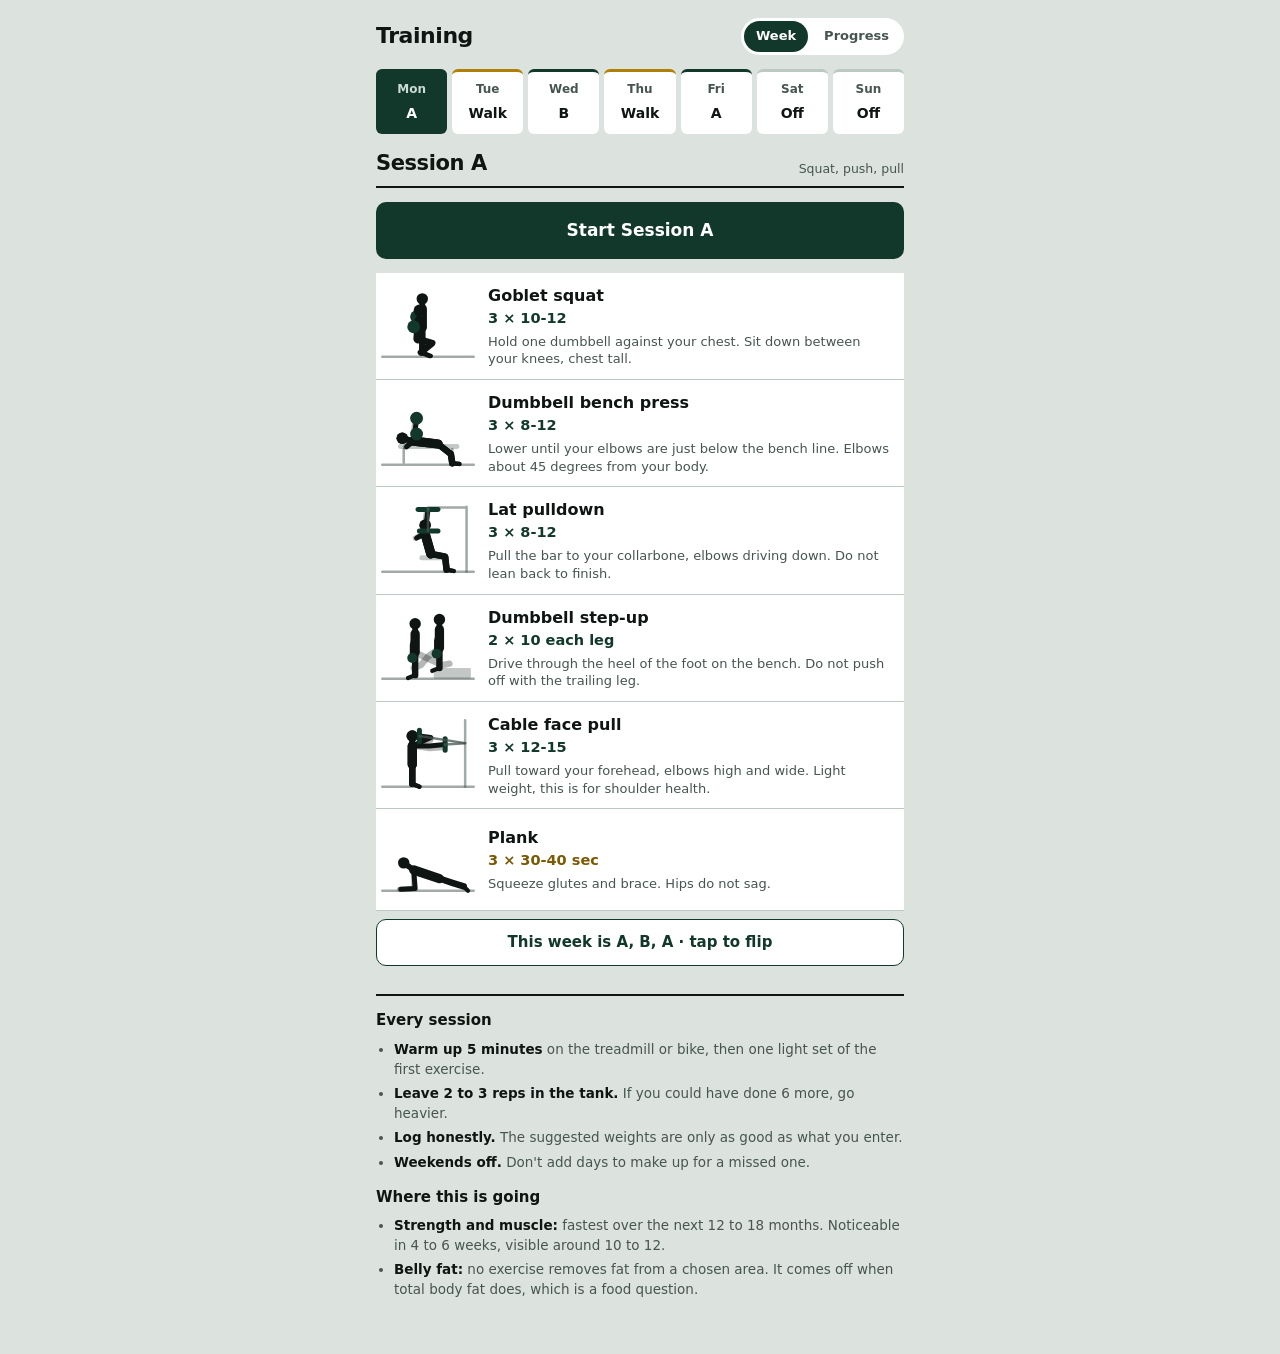
==== index.html @ 115ed3d6 "Add files via upload" ====
<!DOCTYPE html>
<html lang="en">
<head>
<meta charset="utf-8">
<meta name="viewport" content="width=device-width, initial-scale=1, viewport-fit=cover">
<meta name="color-scheme" content="light only">
<meta name="apple-mobile-web-app-capable" content="yes">
<meta name="apple-mobile-web-app-status-bar-style" content="default">
<meta name="apple-mobile-web-app-title" content="Training">
<meta name="theme-color" content="#DCE3DE">
<link rel="manifest" href="manifest.json">
<link rel="apple-touch-icon" href="icon-192.png">
<title>Training</title>
<style>
  :root{
    color-scheme:light only;
    --wall:#DCE3DE; --paper:#FFFFFF; --ink:#0E1512;
    --slate:#46554F; --pine:#12382C; --amber:#B07F05; --rule:#BCC8C2;
    --mint:#E7EEE9;
  }
  *{box-sizing:border-box;-webkit-tap-highlight-color:transparent}
  html,body{margin:0;padding:0;background:var(--wall);color:var(--ink)}
  body{font-family:system-ui,-apple-system,'Helvetica Neue',Arial,sans-serif;
    font-size:16px;line-height:1.45;-webkit-font-smoothing:antialiased;
    padding:env(safe-area-inset-top) 0 env(safe-area-inset-bottom)}
  .shell{max-width:560px;margin:0 auto;padding:18px 16px 40px}
  button{font:inherit;cursor:pointer}

  .topbar{display:flex;align-items:center;justify-content:space-between;gap:10px;margin-bottom:14px}
  .topbar h1{margin:0;font-size:22px;font-weight:800;letter-spacing:-.02em}
  .tabs{display:flex;gap:4px;background:var(--paper);border-radius:999px;padding:3px}
  .tabs button{border:none;background:transparent;color:var(--slate);font-size:13px;font-weight:700;
    padding:6px 12px;border-radius:999px}
  .tabs button[aria-selected="true"]{background:var(--pine);color:#fff}

  .days{display:grid;grid-template-columns:repeat(7,1fr);gap:5px;margin-bottom:14px}
  .day{border:none;background:var(--paper);color:var(--slate);font-size:12px;font-weight:600;
    padding:9px 2px 10px;border-radius:6px;display:flex;flex-direction:column;align-items:center;gap:5px;
    border-top:3px solid var(--rule)}
  .day b{font-size:14px;font-weight:800;color:var(--ink)}
  .day.lift{border-top-color:var(--pine)}
  .day.walk{border-top-color:var(--amber)}
  .day[aria-pressed="true"]{background:var(--pine);color:#CADCD4}
  .day[aria-pressed="true"] b{color:#fff}
  .day[aria-pressed="true"].walk{background:#5A4204;border-top-color:var(--amber);color:#F0DDAC}
  .day[aria-pressed="true"].walk b{color:#fff}

  .panelhead{display:flex;align-items:flex-end;justify-content:space-between;gap:12px;
    border-bottom:2px solid var(--ink);padding-bottom:8px}
  .panelhead h2{margin:0;font-size:21px;font-weight:800;letter-spacing:-.02em}
  .panelhead em{font-style:normal;font-size:12.5px;color:var(--slate);text-align:right;flex-shrink:0}

  .start{width:100%;border:none;background:var(--pine);color:#fff;font-size:17px;font-weight:800;
    padding:16px;border-radius:10px;margin:14px 0 4px}
  .start.ghost{background:var(--paper);color:var(--pine);border:1.5px solid var(--pine);font-size:15px;padding:12px;margin-top:8px}

  ol.moves{list-style:none;margin:10px 0 0;padding:0}
  ol.moves li{border-bottom:1px solid var(--rule)}
  .move{width:100%;background:var(--paper);border:none;text-align:left;
    display:grid;grid-template-columns:100px 1fr;gap:10px;align-items:center;padding:11px 12px 11px 2px;color:inherit}
  .move .name{font-weight:700;font-size:16px;display:block}
  .move .dose{font-weight:800;font-size:14.5px;color:var(--pine);display:block;margin-top:1px}
  .move .dose.hold{color:#7A5804}
  .move .cue{display:block;margin-top:4px;font-size:13px;color:var(--slate);line-height:1.35}
  .move .last{display:inline-block;margin-top:5px;font-size:12.5px;font-weight:700;color:var(--pine);
    background:var(--mint);border-radius:4px;padding:3px 7px}
  .scale{display:none;background:var(--paper);padding:0 12px 13px 12px;font-size:13px}
  .scale.open{display:block}
  .scale .row{display:grid;grid-template-columns:62px 1fr;gap:10px;padding:5px 0;border-top:1px dotted var(--rule)}
  .scale i{font-style:normal;color:var(--slate);font-weight:700}

  .note{background:var(--paper);border-left:3px solid var(--amber);padding:11px 13px;margin:14px 0 0;
    font-size:13.5px;color:var(--slate)}
  .note b{color:var(--ink);font-weight:700}

  /* run mode */
  .run{position:fixed;inset:0;background:var(--wall);z-index:40;overflow-y:auto;
    padding:env(safe-area-inset-top) 0 calc(env(safe-area-inset-bottom) + 8px)}
  .runwrap{max-width:560px;margin:0 auto;padding:14px 16px 24px}
  .runtop{display:flex;align-items:center;justify-content:space-between;margin-bottom:10px}
  .runtop button{border:none;background:transparent;color:var(--slate);font-size:14px;font-weight:700;padding:6px 2px}
  .progress{height:5px;background:var(--rule);border-radius:99px;overflow:hidden;margin-bottom:16px}
  .progress i{display:block;height:100%;background:var(--pine);transition:width .25s}
  .card{background:var(--paper);border-radius:12px;padding:16px;text-align:center}
  .card h3{margin:0;font-size:24px;font-weight:800;letter-spacing:-.02em}
  .setof{font-size:13px;font-weight:700;color:var(--slate);margin-top:2px}
  .card svg{width:150px;height:118px;margin:6px auto 2px}
  .cue2{font-size:13.5px;color:var(--slate);margin:4px 0 0;line-height:1.4}
  .sugg{background:var(--mint);border-radius:8px;padding:10px 12px;margin:14px 0 0;font-size:13.5px;color:var(--pine);font-weight:700}
  .inputs{display:flex;gap:10px;justify-content:center;margin-top:14px}
  .field{flex:1;max-width:150px}
  .field label{display:block;font-size:12px;font-weight:700;color:var(--slate);margin-bottom:4px}
  .field input{width:100%;font:inherit;font-size:26px;font-weight:800;text-align:center;padding:12px 6px;
    border:1.5px solid var(--rule);border-radius:9px;background:#fff;color:var(--ink)}
  .field input:focus{outline:none;border-color:var(--pine)}
  .step{display:flex;gap:6px;margin-top:6px}
  .step button{flex:1;border:1.5px solid var(--rule);background:#fff;color:var(--slate);
    font-size:15px;font-weight:800;padding:7px 0;border-radius:7px}
  .done{width:100%;border:none;background:var(--pine);color:#fff;font-size:18px;font-weight:800;
    padding:17px;border-radius:11px;margin-top:16px}
  .skip{width:100%;border:none;background:transparent;color:var(--slate);font-size:13.5px;font-weight:700;padding:12px;margin-top:2px}

  .timer{position:fixed;left:0;right:0;bottom:0;background:var(--pine);color:#fff;z-index:50;
    padding:14px 16px calc(14px + env(safe-area-inset-bottom));display:none}
  .timer.on{display:block}
  .tinner{max-width:560px;margin:0 auto;display:flex;align-items:center;gap:14px}
  .tnum{font-size:34px;font-weight:800;letter-spacing:-.02em;min-width:74px}
  .tlab{flex:1;font-size:13px;font-weight:700;opacity:.85}
  .timer button{border:1.5px solid rgba(255,255,255,.5);background:transparent;color:#fff;
    font-size:13px;font-weight:700;padding:8px 12px;border-radius:999px}
  .tbar{height:4px;background:rgba(255,255,255,.25);border-radius:99px;margin-top:10px;overflow:hidden;max-width:560px;margin-left:auto;margin-right:auto}
  .tbar i{display:block;height:100%;background:#fff;width:100%}

  /* stats */
  .stat{background:var(--paper);border-radius:10px;padding:12px 14px;margin-bottom:8px}
  .stat .sh{display:flex;align-items:baseline;justify-content:space-between;gap:10px}
  .stat .sn{font-weight:700;font-size:15px}
  .stat .sv{font-weight:800;font-size:15px;color:var(--pine)}
  .stat .sd{font-size:12.5px;color:var(--slate);margin-top:2px}
  .spark{width:100%;height:46px;margin-top:8px;display:block}
  .empty{background:var(--paper);border-radius:10px;padding:22px 16px;text-align:center;color:var(--slate);font-size:14px}
  .tools{display:flex;gap:8px;flex-wrap:wrap;margin:16px 0 10px}
  .tools button{border:1.5px solid var(--pine);background:var(--pine);color:#fff;font-size:13px;font-weight:700;
    padding:9px 14px;border-radius:999px}
  .tools button.ghost{background:var(--paper);color:var(--pine)}
  #dump{width:100%;min-height:160px;font:inherit;font-size:12px;padding:10px;border:1.5px solid var(--rule);
    border-radius:8px;display:none;background:#fff;color:var(--ink)}

  h4.sec{font-size:13px;font-weight:800;color:var(--slate);margin:18px 0 8px}
  footer{margin-top:24px;border-top:2px solid var(--ink);padding-top:14px}
  footer h3{margin:0 0 8px;font-size:15px;font-weight:800}
  footer ul{margin:0 0 14px;padding-left:18px;color:var(--slate);font-size:13.5px}
  footer li{margin-bottom:5px}
  footer b{color:var(--ink);font-weight:700}

  .torso{fill:none;stroke:var(--ink);stroke-width:13;stroke-linecap:round}
  .leg{fill:none;stroke:var(--ink);stroke-width:9;stroke-linecap:round;stroke-linejoin:round}
  .arm{fill:none;stroke:var(--ink);stroke-width:7;stroke-linecap:round;stroke-linejoin:round}
  .foot{fill:none;stroke:var(--ink);stroke-width:6;stroke-linecap:round}
  .neck{fill:none;stroke:var(--ink);stroke-width:8;stroke-linecap:round}
  .head{fill:var(--ink);stroke:none}
  .legFar{fill:none;stroke:var(--ink);stroke-width:9;stroke-linecap:round;stroke-linejoin:round;opacity:.3}
  .armFar{fill:none;stroke:var(--ink);stroke-width:7;stroke-linecap:round;stroke-linejoin:round;opacity:.3}
  .load{fill:var(--pine);stroke:none}
  .bar{stroke:var(--pine);stroke-width:7;stroke-linecap:round;fill:none}
  .equip{stroke:var(--slate);stroke-width:3.5;stroke-linecap:round;fill:none;opacity:.5}
  .pad{fill:var(--slate);opacity:.32}
  .pa{animation:fa 2.2s infinite}
  .pb{animation:fb 2.2s infinite}
  @keyframes fa{0%,38%{opacity:1}47%,88%{opacity:0}97%,100%{opacity:1}}
  @keyframes fb{0%,38%{opacity:0}47%,88%{opacity:1}97%,100%{opacity:0}}
  .still .pa{animation:none;opacity:1}
  .still .pb{animation:none;opacity:0}
  @media (prefers-reduced-motion:reduce){.pa{animation:none;opacity:1}.pb{animation:none;opacity:0}}
</style>
</head>
<body>

<div class="shell" id="app"></div>

<div class="run" id="run" style="display:none"></div>

<div class="timer" id="timer">
  <div class="tinner">
    <span class="tnum" id="tnum">1:30</span>
    <span class="tlab" id="tlab">Rest</span>
    <button id="tplus">+30s</button>
    <button id="tskip">Skip</button>
  </div>
  <div class="tbar"><i id="tbar"></i></div>
</div>

<script src="app.js"></script>
<script>
if('serviceWorker' in navigator){
  window.addEventListener('load', function(){
    navigator.serviceWorker.register('sw.js').catch(function(){});
  });
}
</script>
</body>
</html>
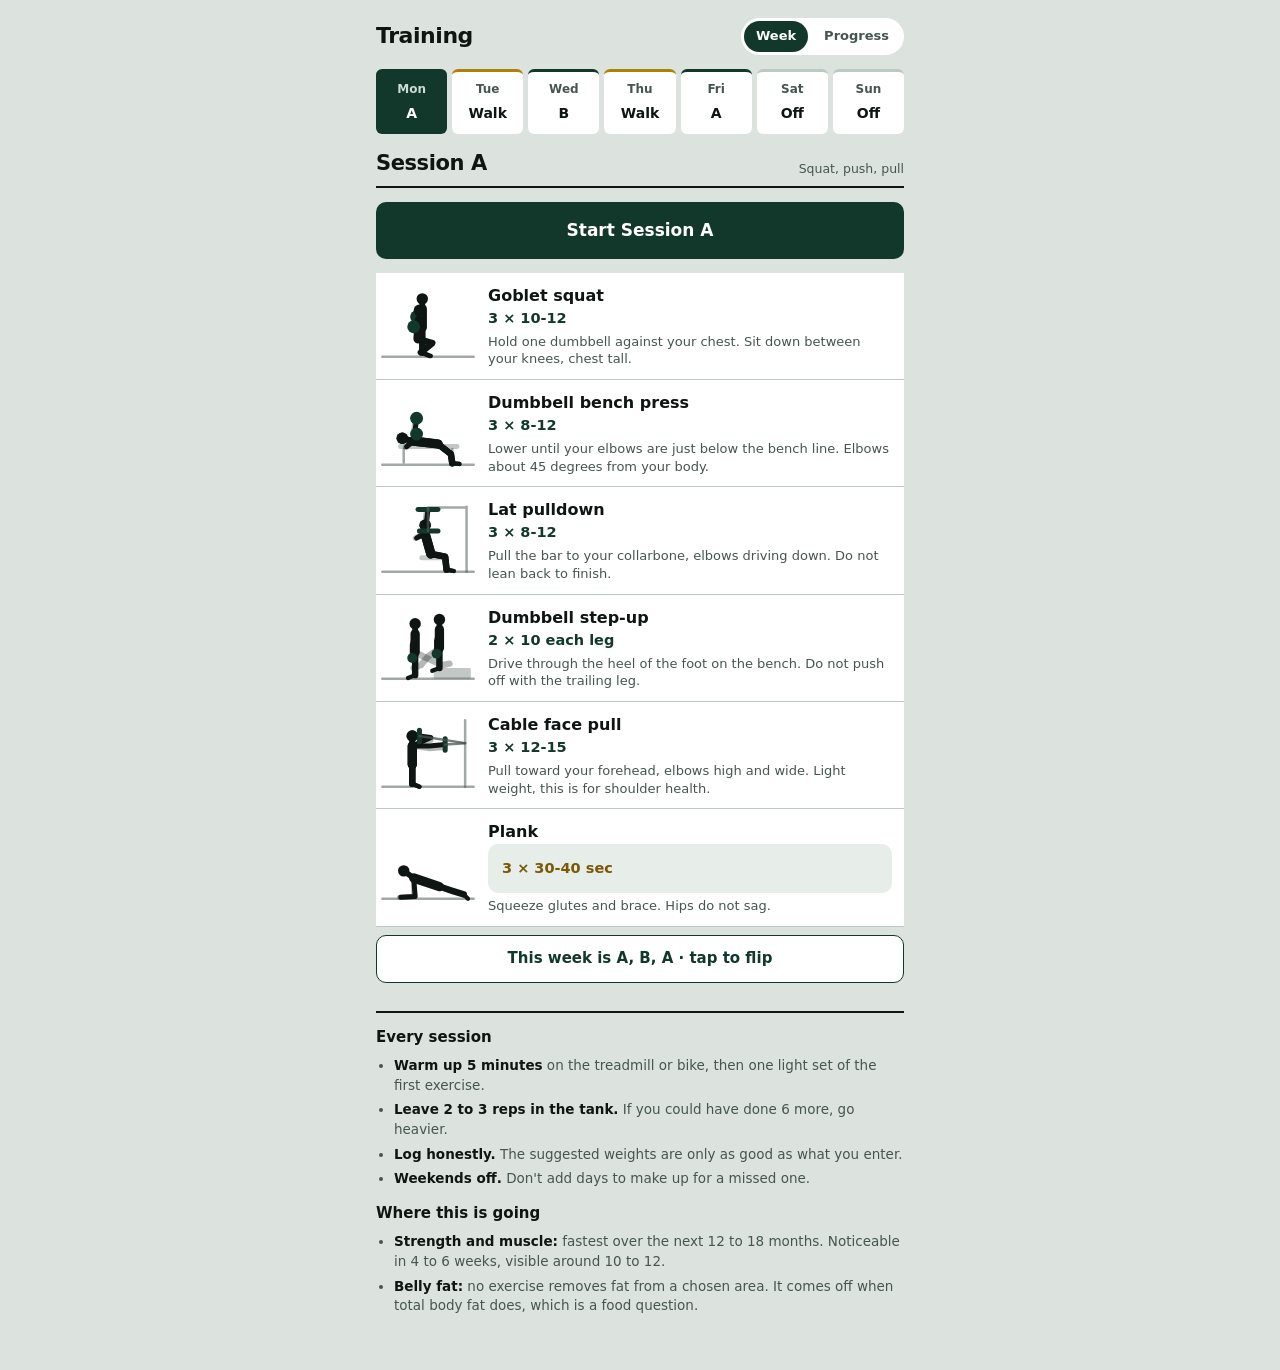
==== commit 39c2494d: "Add files via upload" ====
--- a/index.html
+++ b/index.html
@@ -4,6 +4,7 @@
 <meta charset="utf-8">
 <meta name="viewport" content="width=device-width, initial-scale=1, viewport-fit=cover">
 <meta name="color-scheme" content="light only">
+<meta name="mobile-web-app-capable" content="yes">
 <meta name="apple-mobile-web-app-capable" content="yes">
 <meta name="apple-mobile-web-app-status-bar-style" content="default">
 <meta name="apple-mobile-web-app-title" content="Training">
@@ -96,6 +97,12 @@
   .step{display:flex;gap:6px;margin-top:6px}
   .step button{flex:1;border:1.5px solid var(--rule);background:#fff;color:var(--slate);
     font-size:15px;font-weight:800;padding:7px 0;border-radius:7px}
+  .hold{margin-top:16px;padding:14px;background:var(--mint);border-radius:10px}
+  .hnum{font-size:44px;font-weight:800;letter-spacing:-.03em;color:var(--pine);line-height:1;
+    font-variant-numeric:tabular-nums}
+  .hold button{width:100%;margin-top:10px;border:1.5px solid var(--pine);background:#fff;color:var(--pine);
+    font-size:16px;font-weight:800;padding:13px;border-radius:9px}
+  .hhint{font-size:12.5px;color:var(--slate);margin-top:8px;line-height:1.35}
   .done{width:100%;border:none;background:var(--pine);color:#fff;font-size:18px;font-weight:800;
     padding:17px;border-radius:11px;margin-top:16px}
   .skip{width:100%;border:none;background:transparent;color:var(--slate);font-size:13.5px;font-weight:700;padding:12px;margin-top:2px}
